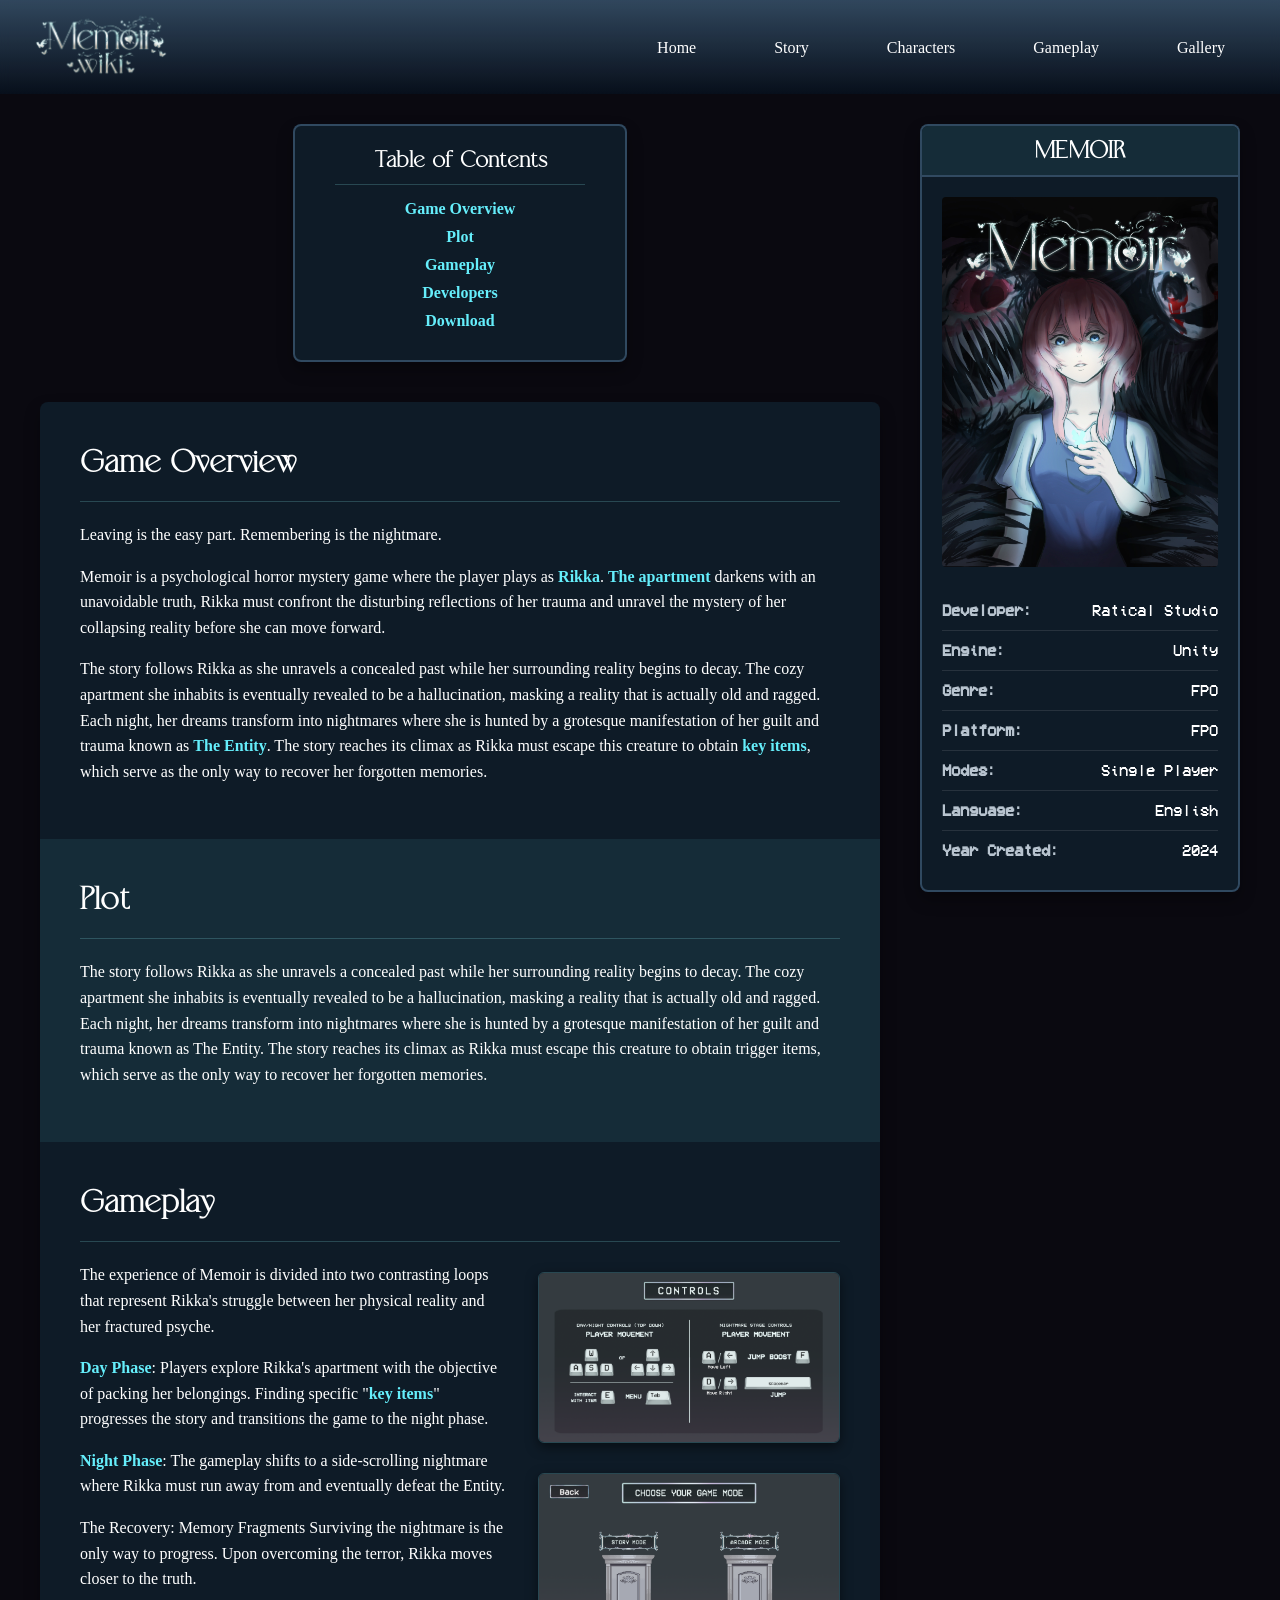
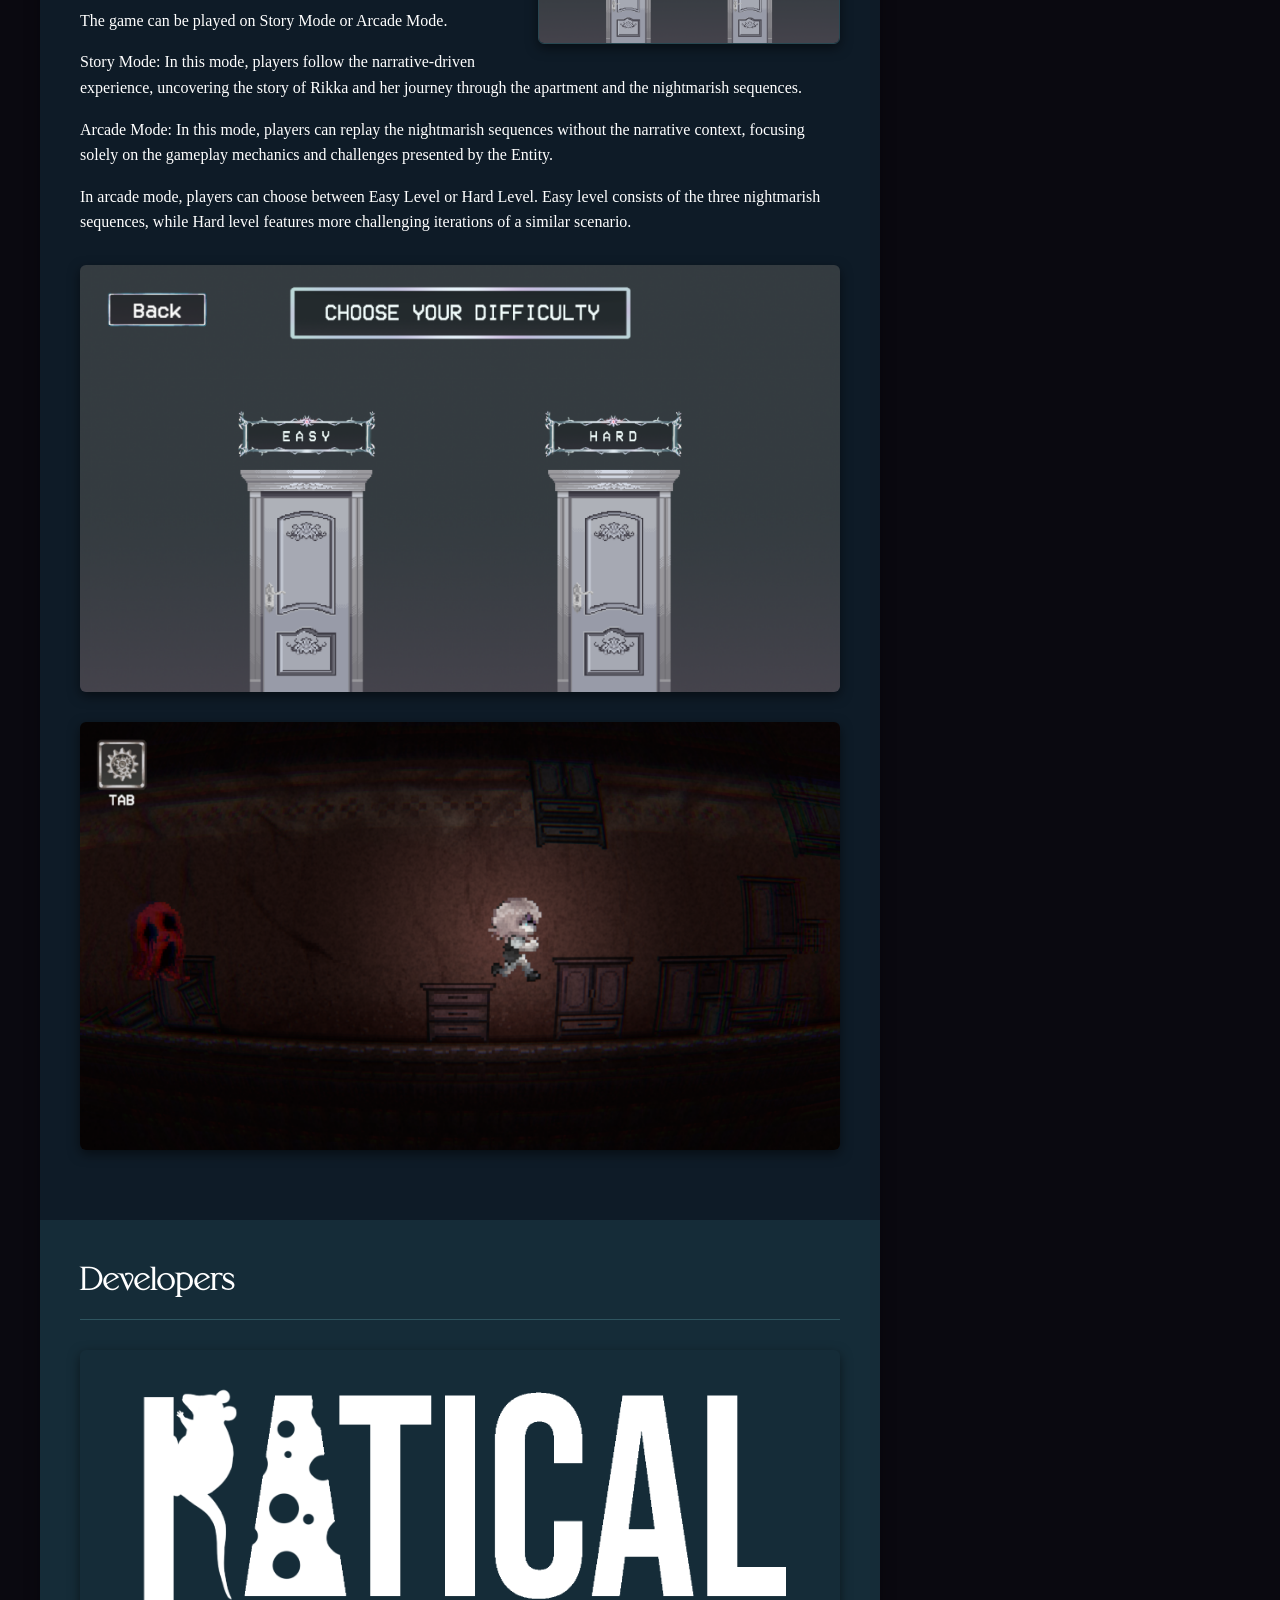
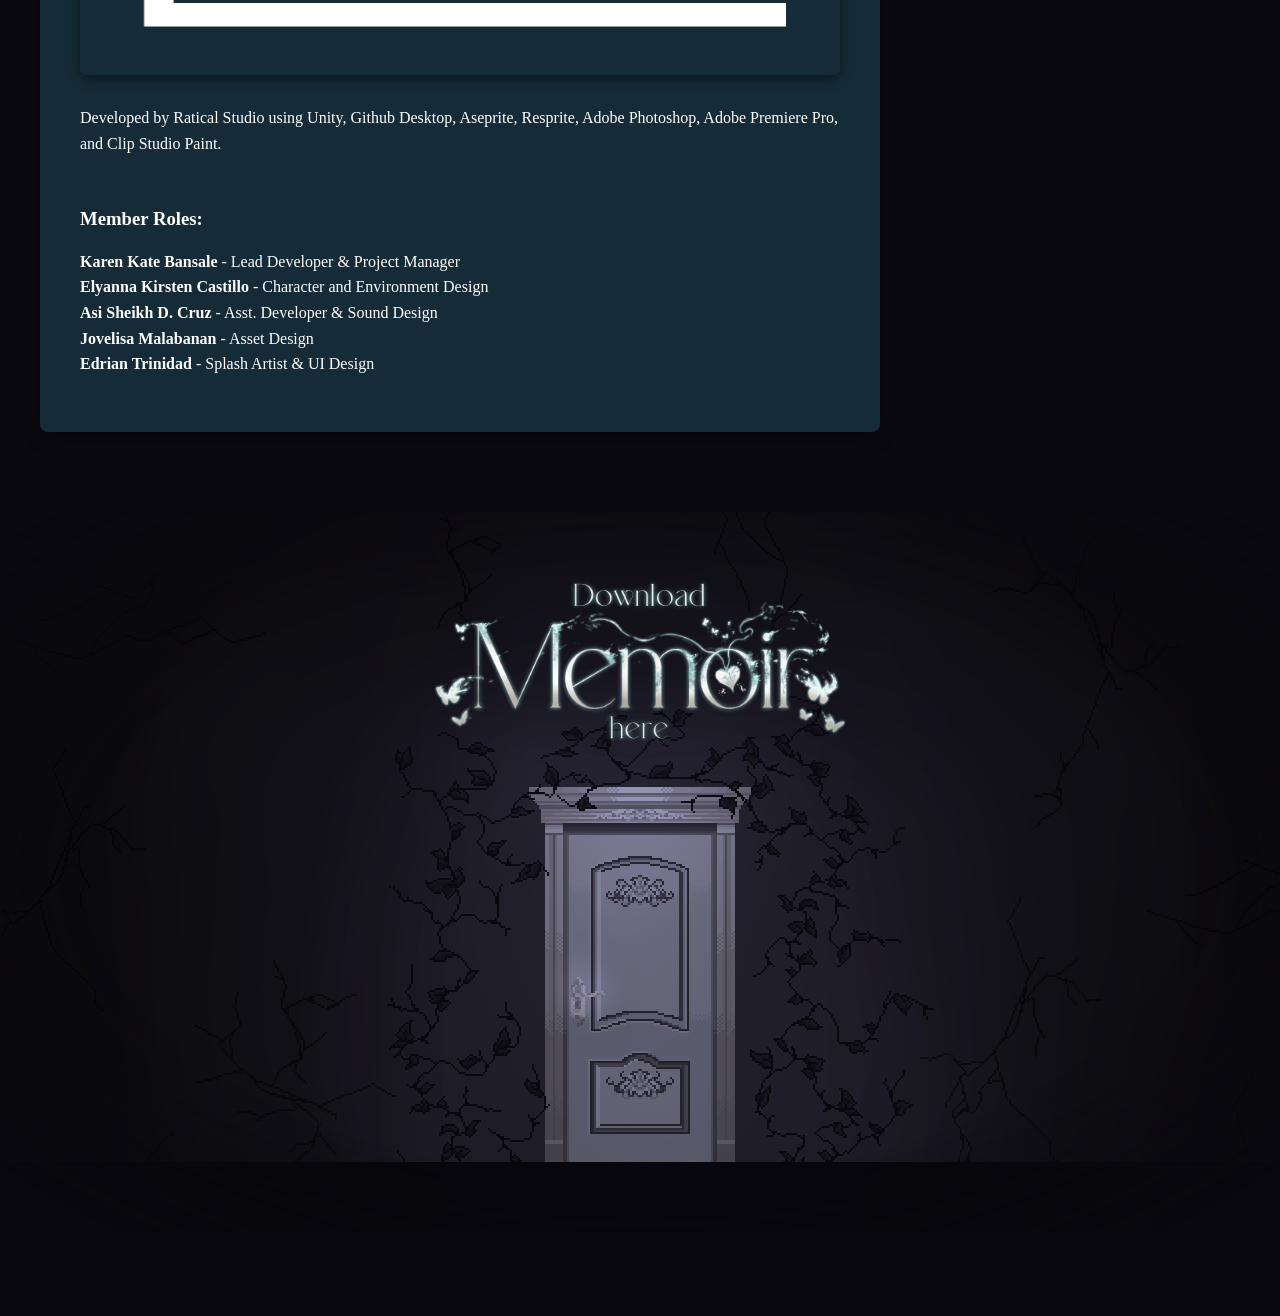
==== index.html @ 7bb43e52 "part2 rearrangement" ====
<!DOCTYPE html>
<html lang="en">

<head>
    <meta charset="UTF-8">
    <meta name="viewport" content="width=device-width, initial-scale=1.0">
    <title>Memoir Wiki</title>
    <link rel="icon" type="image/png" href="/assets/images/MEMOIR_LOGO_WHITE.png">
    
    <link rel="stylesheet" href="/assets/css/style.css">
    <script src="/assets/js/script.js"></script>
</head>

<body>

    <div id="header-stuff"></div>

    <main class="site-main">
        
        <div class="main-body-wrapper">

            <article class="article-content-wrapper">
                <div class="toc-container">
                    <div class="toc-box">
                        <h3>Table of Contents</h3>
                        <ul>
                            <li><a href="#overview">Game Overview</a></li>
                            <li><a href="#plot">Plot</a></li>
                            <li><a href="#gameplay">Gameplay</a></li>
                            <li><a href="#developers">Developers</a></li>
                            <li><a href="#download">Download</a></li>
                    </div>
                </div>


                <div class="article-sections-container">
                    
                    <section id="overview" class="content-section">
                        <h2>Game Overview</h2>
                        <hr>
                        <p>Leaving is the easy part. Remembering is the nightmare.</p>
                        <p>Memoir is a psychological horror mystery game where the player plays as <a href="characters.html#rikka">Rikka</a>. <a href="gameplay.html#apartment">The apartment</a> darkens with an unavoidable truth, Rikka must confront the disturbing reflections of her trauma and unravel the mystery of her collapsing reality before she can move forward.</p>
                        <p>The story follows Rikka as she unravels a concealed past while her surrounding reality begins to decay. The cozy apartment she inhabits is eventually revealed to be a hallucination, masking a reality that is actually old and ragged. Each night, her dreams transform into nightmares where she is hunted by a grotesque manifestation of her guilt and trauma known as <a href="characters.html#entity">The Entity</a>. The story reaches its climax as Rikka must escape this creature to obtain <a href="gameplay.html#item">key items</a>, which serve as the only way to recover her forgotten memories.</p>
                    </section>

                    <section id="plot" class="content-section">
                        <h2>Plot</h2>
                        <hr>
                        <p>The story follows Rikka as she unravels a concealed past while her surrounding reality begins to decay. The cozy apartment she inhabits is eventually revealed to be a hallucination, masking a reality that is actually old and ragged. Each night, her dreams transform into nightmares where she is hunted by a grotesque manifestation of her guilt and trauma known as The Entity. The story reaches its climax as Rikka must escape this creature to obtain trigger items, which serve as the only way to recover her forgotten memories.</p>
                    </section>

                    <section id="gameplay" class="content-section">
                        <h2>Gameplay</h2>
                        <hr>
                        <img src="/assets/images/Gallery/gamecontrols.png" alt="Game Controls" class="article-image-float">
                        <img src="/assets/images/Gallery/gamemode_ss.png" alt="Gameplay Screenshot" class="article-image-float">
                        <p>The experience of Memoir is divided into two contrasting loops that represent Rikka's struggle between her physical reality and her fractured psyche.</p>

                        <p><a href="gameplay.html#daynight">Day Phase</a>: Players explore Rikka's apartment with the objective of packing her belongings. Finding specific "<a href="gameplay.html#item">key items</a>" progresses the story and transitions the game to the night phase.</p>

                        <p><a href="gameplay.html#daynight">Night Phase</a>: The gameplay shifts to a side-scrolling nightmare where Rikka must run away from and eventually defeat the Entity.</p>

                        <p>The Recovery: Memory Fragments
                        Surviving the nightmare is the only way to progress. Upon overcoming the terror, Rikka moves closer to the truth.</p>

                        <p>The game can be played on Story Mode or Arcade Mode.</p>

                        <p>Story Mode: In this mode, players follow the narrative-driven experience, uncovering the story of Rikka and her journey through the apartment and the nightmarish sequences.</p>

                        <p>Arcade Mode: In this mode, players can replay the nightmarish sequences without the narrative context, focusing solely on the gameplay mechanics and challenges presented by the Entity.</p>

                        <p>In arcade mode, players can choose between Easy Level or Hard Level. Easy level consists of the three nightmarish sequences, while Hard level features more challenging iterations of a similar scenario.</p>
                        <img src="/assets/images/Gallery/arcade_ss.png" alt="Arcade Mode Screenshot" class="article-image-center">
                        <img src="/assets/images/Gallery/hardarcade_ss.png" alt="Hard Arcade Mode Screenshot" class="article-image-center">

                        
                    </section>

                    <section id="developers" class="content-section">
                        <h2>Developers</h2>
                        <hr>
                        <img src="assets/images/raticalwhiteogo.png" alt="Ratical Studio Logo" class="article-image-center">
                        <p>Developed by Ratical Studio using Unity, Github Desktop, Aseprite, Resprite, Adobe Photoshop, Adobe Premiere Pro, and Clip Studio Paint.</p>
                        <br>
                        <h3>Member Roles:</h3>
                        <p>
                            <b>Karen Kate Bansale</b> - Lead Developer & Project Manager<br>
                            <b>Elyanna Kirsten Castillo</b> - Character and Environment Design<br>
                            <b>Asi Sheikh D. Cruz</b> - Asst. Developer & Sound Design<br>
                            <b>Jovelisa Malabanan</b> - Asset Design<br>
                            <b>Edrian Trinidad</b> - Splash Artist & UI Design<br> 
                        </p>
                    </section>

                </div>
            </article>
            <aside class="infobox-sidebar-wrapper">
                <div class="infobox">
                    <h2>MEMOIR</h2>
                    <img src="/assets/images/posterMemoir.jpg" alt="Memoir Poster" class="infobox-image">
                    <ul>
                        <li><span class="info-key">Developer:</span> <span class="info-value">Ratical Studio</span></li>
                        <li><span class="info-key">Engine:</span> <span class="info-value">Unity</span></li>
                        <li><span class="info-key">Genre:</span> <span class="info-value">FPO</span></li>
                        <li><span class="info-key">Platform:</span> <span class="info-value">FPO</span></li>
                        <li><span class="info-key">Modes:</span> <span class="info-value">Single Player</span></li>
                        <li><span class="info-key">Language:</span> <span class="info-value">English</span></li>
                        <li><span class="info-key">Year Created:</span> <span class="info-value">2024</span></li>
                    </ul>
                </div>
            </aside>

        </div> <section id="download" class="download-section-moved">
            <div class="download-container">
                <a href="https://azeyashi.itch.io/memoir" target="_blank" class="door-link">
                    <img src="/assets/images/memoir title2.png" alt="Memoir" class="title-image">
                    <img src="/assets/images/memoir_door_close.png" alt="Download Memoir" class="door-image">
                    <img src="/assets/images/memoir_door_open.png" alt="Download Memoir" class="door-image door-hover">
                </a>
            </div>
        </section>
    </main>
    <div id="lightbox-modal" class="lightbox">
        <span class="lightbox-close">&times;</span>
        
        <img class="lightbox-content" id="lightbox-img" style="display: none;">
        
        <video class="lightbox-content" id="lightbox-video" style="display: none;" playsinline></video>
    </div>
</body>
</html>
---- assets/css/style.css ----
html {
    scroll-behavior: smooth;
    scroll-padding-top: 200px;
}

/* #region Memoir Fonts */
@font-face {
    font-family: 'MemoirFont'; 
    
    src: url('/assets/font/VCR_OSD_MONO.ttf') format('truetype'); 
    
    font-weight: normal;

}

@font-face {
    font-family: 'HeadingMemoirFont'; 
    
    src: url('/assets/font/NTSEAWAVE.otf') format('opentype'); 
    
    font-weight: normal;
    font-style: normal;

}
/* #endregion */

.mobile-icon {
    display: none;
    color: white;
    font-size: 28px;
    text-decoration: none;
}

.site-header {
    position: fixed;
    top: 0;
    width: 100%;
    z-index: 100;
    background: linear-gradient(to bottom, rgba(53, 78, 102, 0.9), rgba(7, 20, 35, 0.6));
    backdrop-filter: blur(6px);
    transition: padding 0.3s ease, background 0.3s ease;
}

.nav {
    display: flex;
    justify-content: space-between;
    align-items: center;
    padding: 5px 30px;
}

.logo {
    height: 80px;
}

.nav-links a {
    margin-left: 24px;
    font-family: 'Georgia', serif;
    text-decoration: none;
    color: white;
    padding: 15px 25px;
    line-height: 25px;
    border-radius: 4px;
}

.nav-links a:hover {
    text-decoration: none;
    color: rgb(184, 196, 207);
    background: linear-gradient(to bottom, rgba(147, 250, 355, 0.6), rgba(50, 75, 100, 0.6));
}

body {
    margin: 0;
    padding-top: 84px;
    background-color: rgb(10, 9, 16);
    background-position: center;
    background-repeat: no-repeat;
    font-family: 'Georgia', serif;
}

/* #region Page banner */
.page-banner-container {
    display: flex;
    justify-content: center;
    margin-bottom: 40px;
    width: 100%;
}

.page-banner-image {
    width: 100%;
    max-width: 500px;
    height: auto;
    
    mask-image: radial-gradient(ellipse at center, black 60%, transparent 100%) ;
    -webkit-mask-image: radial-gradient(ellipse at center, black 60%, transparent 100%);
}

/* #region Main Wiki Layout (NEW) */
.site-main {
    padding-top: 40px; 
}

.main-body-wrapper {
    display: flex;
    justify-content: center;
    max-width: 1200px;
    margin: 0 auto; 
    padding: 0 20px;
    gap: 40px;
    align-items: flex-start;
}

.article-image-center {
    display: block;
    margin: 30px auto;
    max-width: 100%;
    height: auto;
    border-radius: 6px;
    box-shadow: 0px 4px 12px rgba(0,0,0,0.5);
}

.article-image-float {
    float: right;
    clear: right;
    max-width: 300px; 
    height: auto;
    margin: 10px 0 20px 30px; 
    border-radius: 6px;
    box-shadow: 0px 4px 12px rgba(0,0,0,0.5);
    border: 1px solid rgba(147, 250, 355, 0.2); 
}

.media-row {
    display: flex;
    gap: 30px;
    flex-wrap: wrap;
    justify-content: center;
    margin-top: 15px;
    margin-bottom: 40px;
}

.row-item {
    max-width: 300px;
    height: auto;
    border-radius: 6px;
    box-shadow: 0px 4px 12px rgba(0,0,0,0.5);
    border: 1px solid rgba(147, 250, 355, 0.2); 
}

/* --- Dialogue & Quotes --- */
.game-dialogue {
    background-color: rgba(7, 20, 35, 0.6);
    border-left: 4px solid rgb(184, 196, 207);
    margin: 25px 0;
    padding: 20px 25px;
    border-radius: 0 8px 8px 0;
    box-shadow: inset 0px 0px 10px rgba(0,0,0,0.5);

    display: flow-root
}

.game-dialogue p {
    font-size: 1.1rem;
    font-style: italic;
    margin-bottom: 10px;
    font-family: 'MemoirFont', 'Georgia', serif;
}

.game-dialogue cite {
    display: block;
    text-align: right;
    font-weight: bold;
    color: rgb(184, 196, 207);
    font-size: 0.95rem;
    font-style: normal;
    font-family: 'MemoirFont', 'Georgia', serif;
}

.char-name {
    font-style: normal;
    font-weight: bold;
    color: rgb(184, 196, 207); 
    margin-right: 5px;
    font-family: 'MemoirFont', 'Georgia', serif;
}

/* --- LContent --- */
.article-content-wrapper {
    flex: 1;
}

.article-sections-container {
    border-radius: 8px;
    overflow: hidden;
    box-shadow: 0px 8px 16px rgba(0,0,0,0.3);
}

.content-section {
    padding: 40px;
    background-color: #0e1b27;
    color: white;
    scroll-margin-top: 120px;
    display: flow-root;
}

.article-sections-container .content-section:nth-child(even) {
    background-color: #152c38;
}

.content-section h2 {
    margin-top: 0;
    margin-bottom: 20px;
    font-size: 2rem;
    color: rgb(255, 255, 255);
    font-family: 'HeadingMemoirFont', 'Georgia', serif;
}

.content-section p {
    line-height: 1.6;
    margin-bottom: 15px;
    font-family: 'Georgia', serif;
}

.content-section hr {
    border: none;
    border-top: 1px solid rgba(147, 250, 355, 0.2);
    margin-bottom: 20px;
}

.content-section a {
    color: rgb(101, 238, 251);
    text-decoration: none;
    font-weight: bold;
    transition: color 0.3s ease;
}

.content-section a:hover {
    color: white;
    text-decoration: underline;
}

/* --- Infobox --- */
.infobox-sidebar-wrapper {
    width: 320px;
    flex-shrink: 0;
}

.infobox {
    background-color: #0e1b27;
    border: 2px solid rgba(53, 78, 102, 0.9);
    border-radius: 8px;
    padding: 20px;
    color: white;
    box-shadow: 0px 8px 16px rgba(0,0,0,0.3);
}

.infobox h2 {
    text-align: center;
    background-color: #152c38;
    padding: 10px;
    margin: -20px -20px 20px -20px;
    border-top-left-radius: 6px;
    border-top-right-radius: 6px;
    border-bottom: 2px solid rgba(53, 78, 102, 0.9);
    font-family: 'HeadingMemoirFont', 'Georgia', serif;
}

.infobox-image {
    width: 100%;
    height: auto;
    border-radius: 4px;
    margin-bottom: 20px;
}

.infobox ul {
    list-style: none;
    padding: 0;
    margin: 0;
}

.infobox li {
    display: flex;
    justify-content: space-between;
    padding: 10px 0;
    border-bottom: 1px solid rgba(255,255,255,0.1);
}

.infobox li:last-child {
    border-bottom: none;
}

.info-key {
    font-weight: bold;
    color: rgb(184, 196, 207);
    font-family: 'MemoirFont', 'Georgia', serif;
}

.info-value {
    text-align: right;
    font-family: 'MemoirFont', 'Georgia', serif;
}

/* --- Table of Contentsss --- */
.toc-container {
    display: flex;
    justify-content: center;
    margin-bottom: 40px;
}

.toc-box {
    background-color: #0e1b27;
    border: 2px solid rgba(53, 78, 102, 0.9);
    border-radius: 8px;
    padding: 20px 40px;
    box-shadow: 0px 8px 16px rgba(0,0,0,0.3);
    min-width: 250px;
}

.toc-box h3 {
    margin-top: 0;
    text-align: center;
    color: white;
    border-bottom: 1px solid rgba(147, 250, 355, 0.2);
    padding-bottom: 10px;
    margin-bottom: 15px;
    font-size: 1.4rem;
    font-family: 'HeadingMemoirFont', 'Georgia', serif;
}

.toc-box ul {
    list-style: none;
    padding: 0;
    margin: 0;
}

.toc-box li {
    margin-bottom: 10px;
    text-align: center;
}

.toc-box a {
    color: rgb(101, 238, 251);
    text-decoration: none;
    font-weight: bold;
    transition: color 0.3s ease;
}

.toc-box a:hover {
    color: white;
    text-decoration: underline;
}

/* --- Gallery ---*/
.gallery-grid {
    display: grid;
    grid-template-columns: repeat(auto-fit, minmax(250px, 1fr)); 
    gap: 20px;
    margin-top: 20px;
    margin-bottom: 40px;
}

.gallery-image {
    width: 100%;
    height: 100%;
    object-fit: cover;
    border-radius: 8px;
    box-shadow: 0px 4px 12px rgba(0,0,0,0.5);
    border: 1px solid rgba(147, 250, 355, 0.2);
    transition: transform 0.3s ease, box-shadow 0.3s ease;
    cursor: pointer;
}

.gallery-image:hover {
    transform: scale(1.05);
    box-shadow: 0px 8px 20px rgba(147, 250, 355, 0.4);
    z-index: 10;
}
/* #endregion */


/* #region Lightbox */
.article-image-float,
.article-image-center,
.infobox-image,
.gallery-image,
.row-item {
    cursor: zoom-in;
}

.lightbox {
    display: none;
    position: fixed;
    z-index: 1000;
    left: 0;
    top: 0;
    width: 100%; 
    height: 100%; 
    background-color: rgba(7, 20, 35, 0.95);
    backdrop-filter: blur(8px);
}

.lightbox-content {
    margin: auto;
    display: block;
    max-width: 90%;
    max-height: 85vh;
    margin-top: 50px;
    border-radius: 8px;
    box-shadow: 0px 0px 25px rgba(147, 250, 355, 0.3);
    animation: zoomIn 0.3s ease;
}

.lightbox-close {
    position: absolute;
    top: 20px;
    right: 40px;
    color: white;
    font-size: 50px;
    font-weight: bold;
    cursor: pointer;
    transition: color 0.3s ease;
}

.lightbox-close:hover {
    color: rgb(184, 196, 207);
}

@keyframes zoomIn {
    from { transform: scale(0.9); opacity: 0; }
    to { transform: scale(1); opacity: 1; }
}

/* #endregion */


/* #region Download */
.download-section-moved {
    display: flex;
    justify-content: center;
    margin-top: 80px;
    margin-bottom: 80px;
}

.download-container {
    position: relative;
}

.title-image {
    position: absolute;
    top: 5%;
    left: 50%;
    transform: translateX(-50%);
    width: 450px;
    max-width: 70%;
    z-index: 10;
    pointer-events: none;
    transition: filter 0.3s ease, opacity 0.4s ease;
    mask-image: radial-gradient(circle at center, black 0%, black 75%, transparent 100%);
}

.door-link {
    display: inline-block;
    position: relative;
    height: auto;
}

.door-image {
    width: auto;
    height: auto;
    display: block;
    transition: opacity 0.5s ease-in-out;
    mask-image: radial-gradient(ellipse at center, black 60%, black 60%, transparent 100%);
}

.door-hover {
    position: absolute;
    top: 0;
    left: 0;
    opacity: 0;
}

.door-link:hover .door-hover {
    opacity: 1;
    cursor: pointer;
}

.door-link:hover .title-image {
    filter: drop-shadow(0 0 18px rgba(147, 250, 355, 1));
    opacity: 1;
}
/* #endregion */


/* #region Mobile stuff */
@media screen and (max-width: 900px) {
    .main-body-wrapper {
        flex-direction: column;
        align-items: center;
    }
    
    .infobox-sidebar-wrapper {
        width: 100%;
        max-width: 500px;
        order: -1;
        margin-bottom: 30px;
    }
}

@media screen and (max-width: 768px) {
    .nav {
        flex-wrap: wrap;
    }

    .mobile-icon {
        display: block;
    }

    .nav-links {
        display: none;
        width: 100%;
        flex-direction: column;
        background-color: rgba(7, 20, 35, 0.95);
        margin-top: 15px;
        border-radius: 8px;
        padding: 10px 0;
    }

    .nav-links.active {
        display: flex; 
    }

    .nav-links a {
        margin-left: 0;
        text-align: center;
        margin-bottom: 5px;
    }

}
/* #endregion */

/* #region Butterflies */
.butterfly-container {
    position: fixed;
    top: 0;
    left: 0;
    width: 100vw;
    height: 100vh;
    z-index: -1; 
    pointer-events: none; 
    overflow: hidden; 
}

.butterfly {
    position: absolute;
    bottom: -100px; 
    width: 50px; 
    height: 50px; 
    
    background-image: url('/assets/images/butterfly.png'); 
    background-size: contain;
    background-repeat: no-repeat;
    opacity: 0;

    filter: drop-shadow(0px 0px 12px rgba(147, 250, 355, 0.8)) blur(3px); 
}
.butterfly:nth-child(1) { left: 5%; animation: floatDiagonalRight 9s linear infinite; animation-delay: 0s; transform: scale(0.9); }
.butterfly:nth-child(2) { left: 15%; animation: floatDiagonalLeft 11.25s linear infinite; animation-delay: 1.5s; transform: scale(1.2); filter: drop-shadow(0px 0px 12px rgba(147, 250, 355, 0.8)) blur(5px); }
.butterfly:nth-child(3) { left: 25%; animation: floatDiagonalRight 8.25s linear infinite; animation-delay: 0.5s; transform: scale(0.8); }
.butterfly:nth-child(4) { left: 35%; animation: floatDiagonalLeft 13.5s linear infinite; animation-delay: 2s; transform: scale(1.3); filter: drop-shadow(0px 0px 12px rgba(147, 250, 355, 0.8)) blur(2px); }
.butterfly:nth-child(5) { left: 45%; animation: floatDiagonalRight 9.75s linear infinite; animation-delay: 1s; transform: scale(1.0); }
.butterfly:nth-child(6) { left: 55%; animation: floatDiagonalLeft 12s linear infinite; animation-delay: 2.5s; transform: scale(0.7); filter: drop-shadow(0px 0px 12px rgba(147, 250, 355, 0.8)) blur(6px); }
.butterfly:nth-child(7) { left: 65%; animation: floatDiagonalRight 7.5s linear infinite; animation-delay: 0.2s; transform: scale(1.5); }
.butterfly:nth-child(8) { left: 75%; animation: floatDiagonalLeft 9.3s linear infinite; animation-delay: 1.8s; transform: scale(1.1); }
.butterfly:nth-child(9) { left: 85%; animation: floatDiagonalRight 14.25s linear infinite; animation-delay: 3s; transform: scale(0.9); filter: drop-shadow(0px 0px 12px rgba(147, 250, 355, 0.8)) blur(4px); }
.butterfly:nth-child(10) { left: 95%; animation: floatDiagonalLeft 10.5s linear infinite; animation-delay: 0.8s; transform: scale(1.2); }

@keyframes floatDiagonalRight {
    0% { transform: translateY(0px) translateX(0px) rotate(-10deg); opacity: 0; }
    10% { opacity: 0.6; }
    25% { transform: translateY(-30vh) translateX(15vw) rotate(20deg); }
    50% { transform: translateY(-60vh) translateX(5vw) rotate(-15deg); }
    75% { transform: translateY(-90vh) translateX(30vw) rotate(25deg); opacity: 0.6; }
    100% { transform: translateY(-120vh) translateX(20vw) rotate(0deg); opacity: 0; }
}

@keyframes floatDiagonalLeft {
    0% { transform: translateY(0px) translateX(0px) scaleX(-1) rotate(10deg); opacity: 0; }
    10% { opacity: 0.6; }
    25% { transform: translateY(-30vh) translateX(-15vw) scaleX(-1) rotate(-20deg); }
    50% { transform: translateY(-60vh) translateX(-5vw) scaleX(-1) rotate(15deg); }
    75% { transform: translateY(-90vh) translateX(-30vw) scaleX(-1) rotate(-25deg); opacity: 0.6; }
    100% { transform: translateY(-120vh) translateX(-20vw) scaleX(-1) rotate(0deg); opacity: 0; }
}
/* #endregion */
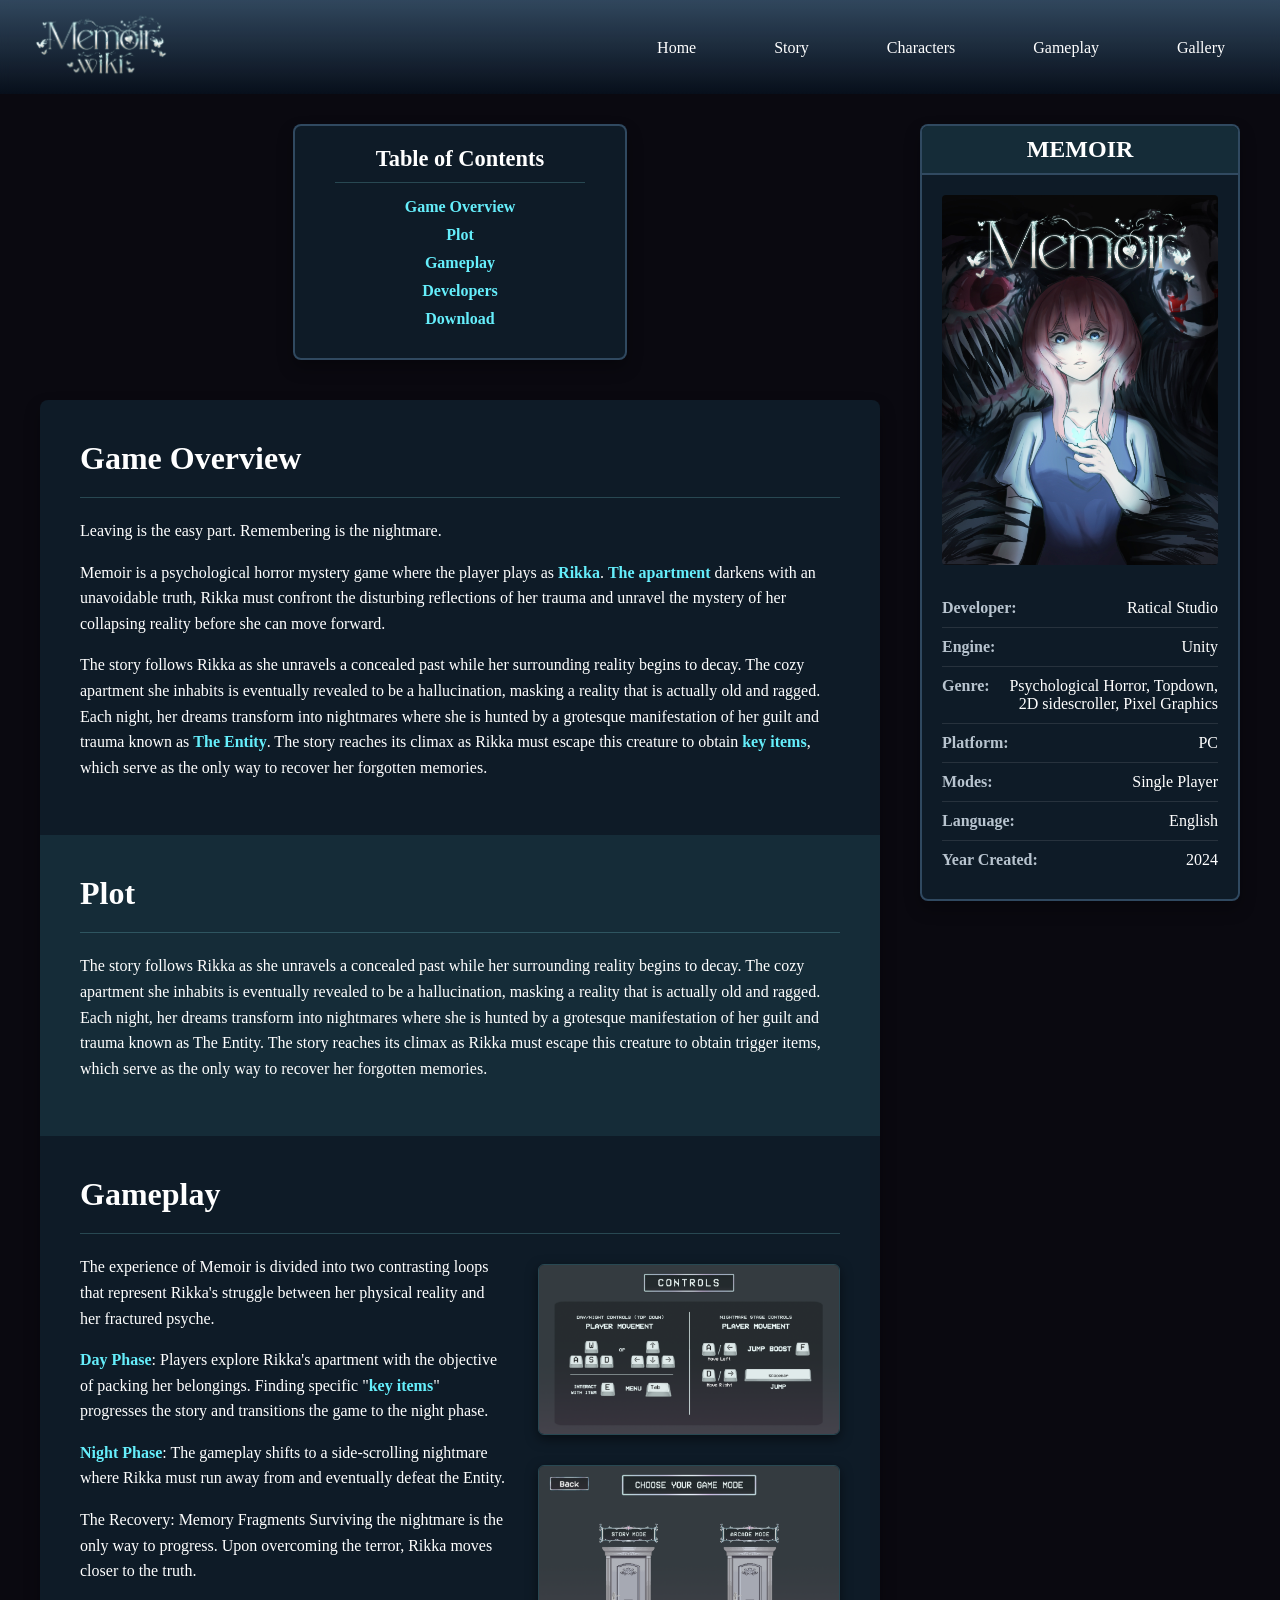
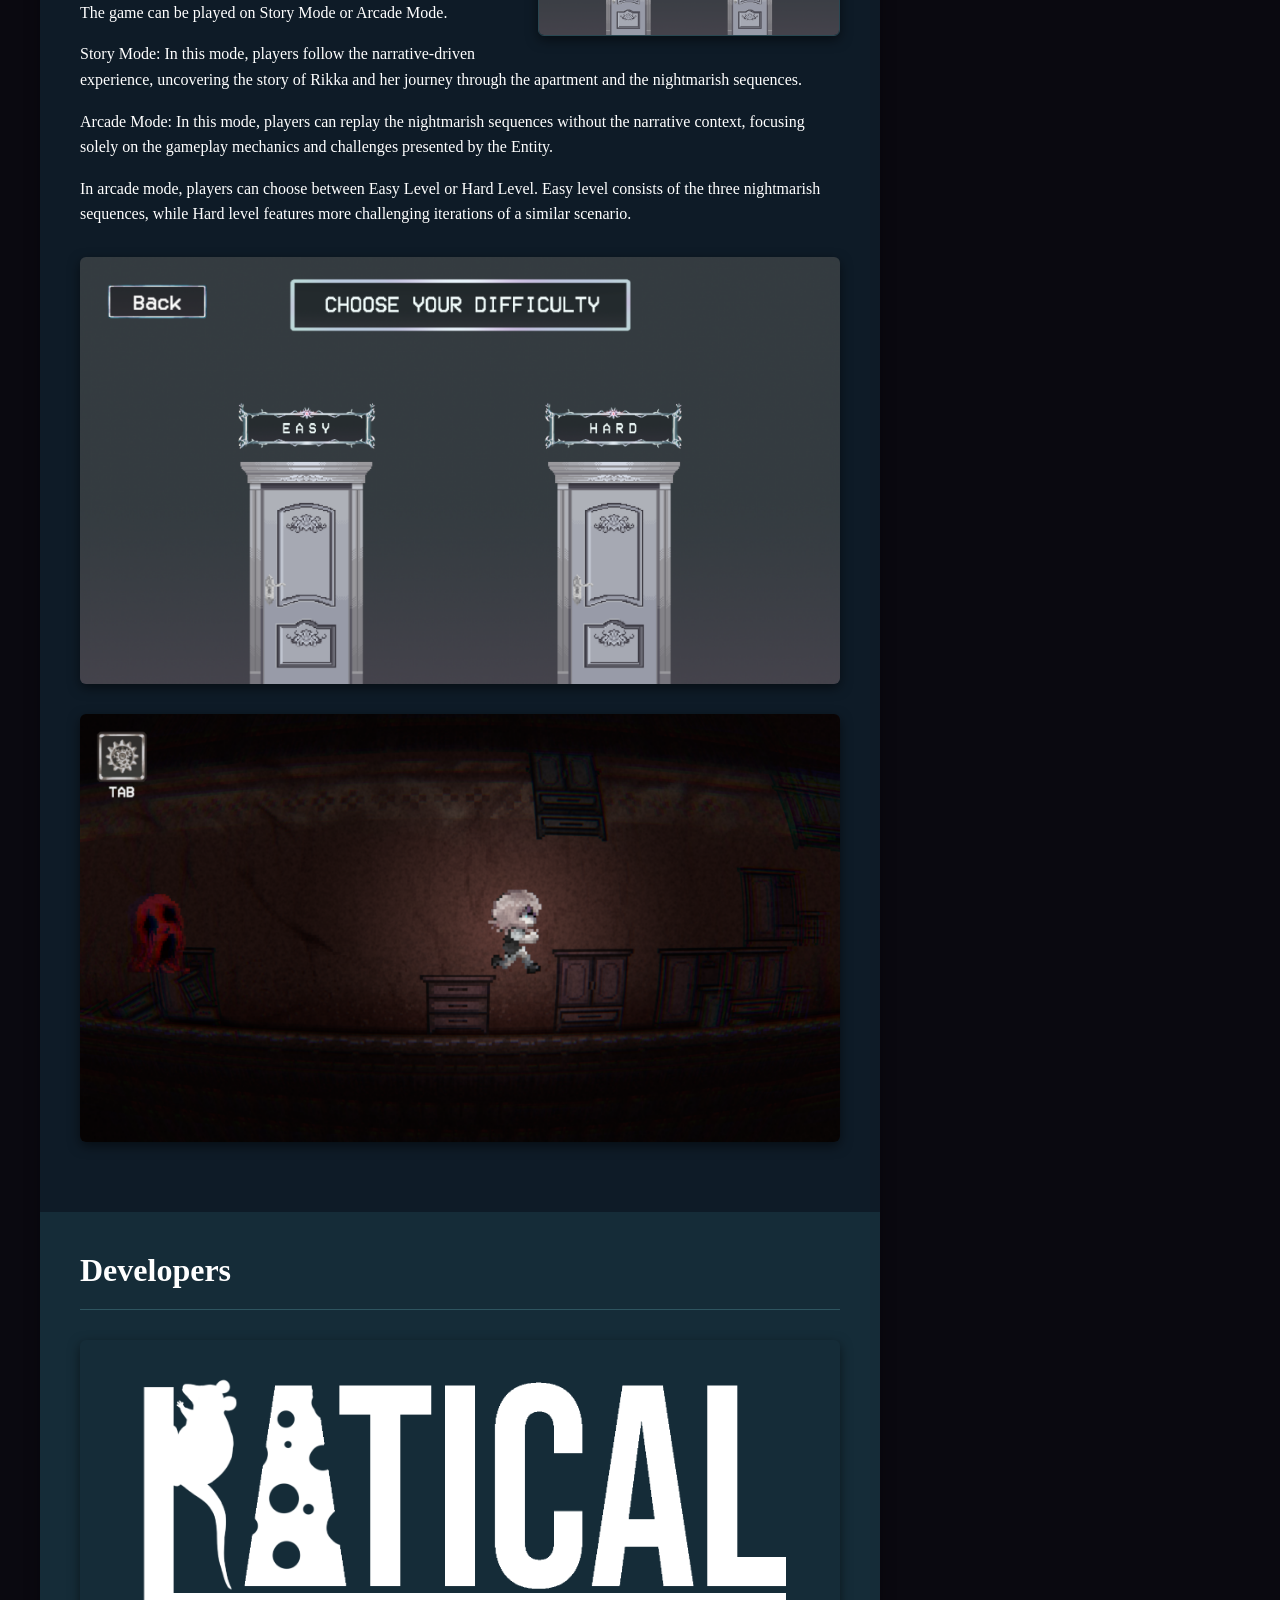
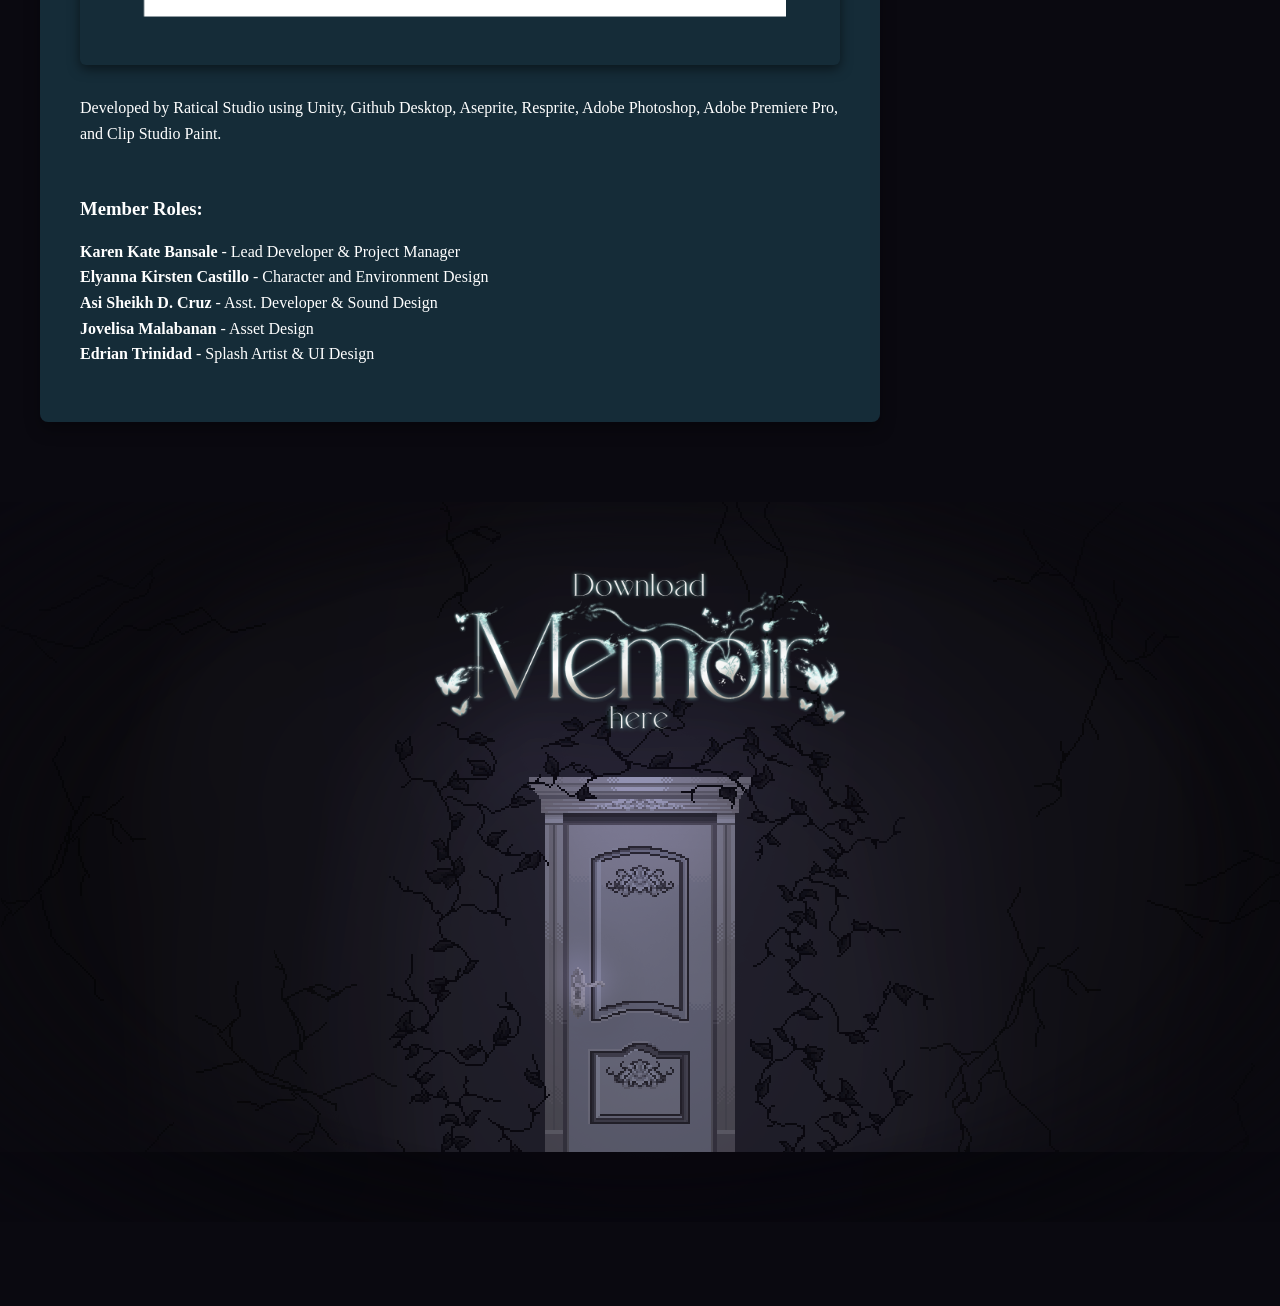
==== commit 27f95459: "Update index.html" ====
--- a/index.html
+++ b/index.html
@@ -5,10 +5,10 @@
     <meta charset="UTF-8">
     <meta name="viewport" content="width=device-width, initial-scale=1.0">
     <title>Memoir Wiki</title>
-    <link rel="icon" type="image/png" href="/assets/images/MEMOIR_LOGO_WHITE.png">
+    <link rel="icon" type="image/png" href="assets/images/MEMOIR_LOGO_WHITE.png">
     
-    <link rel="stylesheet" href="/assets/css/style.css">
-    <script src="/assets/js/script.js"></script>
+    <link rel="stylesheet" href="assets/css/style.css">
+    <script src="assets/js/script.js"></script>
 </head>
 
 <body>
@@ -52,8 +52,8 @@
                     <section id="gameplay" class="content-section">
                         <h2>Gameplay</h2>
                         <hr>
-                        <img src="/assets/images/Gallery/gamecontrols.png" alt="Game Controls" class="article-image-float">
-                        <img src="/assets/images/Gallery/gamemode_ss.png" alt="Gameplay Screenshot" class="article-image-float">
+                        <img src="assets/images/Gallery/gamecontrols.png" alt="Game Controls" class="article-image-float">
+                        <img src="assets/images/Gallery/gamemode_ss.png" alt="Gameplay Screenshot" class="article-image-float">
                         <p>The experience of Memoir is divided into two contrasting loops that represent Rikka's struggle between her physical reality and her fractured psyche.</p>
 
                         <p><a href="gameplay.html#daynight">Day Phase</a>: Players explore Rikka's apartment with the objective of packing her belongings. Finding specific "<a href="gameplay.html#item">key items</a>" progresses the story and transitions the game to the night phase.</p>
@@ -70,8 +70,8 @@
                         <p>Arcade Mode: In this mode, players can replay the nightmarish sequences without the narrative context, focusing solely on the gameplay mechanics and challenges presented by the Entity.</p>
 
                         <p>In arcade mode, players can choose between Easy Level or Hard Level. Easy level consists of the three nightmarish sequences, while Hard level features more challenging iterations of a similar scenario.</p>
-                        <img src="/assets/images/Gallery/arcade_ss.png" alt="Arcade Mode Screenshot" class="article-image-center">
-                        <img src="/assets/images/Gallery/hardarcade_ss.png" alt="Hard Arcade Mode Screenshot" class="article-image-center">
+                        <img src="assets/images/Gallery/arcade_ss.png" alt="Arcade Mode Screenshot" class="article-image-center">
+                        <img src="assets/images/Gallery/hardarcade_ss.png" alt="Hard Arcade Mode Screenshot" class="article-image-center">
 
                         
                     </section>
@@ -97,12 +97,12 @@
             <aside class="infobox-sidebar-wrapper">
                 <div class="infobox">
                     <h2>MEMOIR</h2>
-                    <img src="/assets/images/posterMemoir.jpg" alt="Memoir Poster" class="infobox-image">
+                    <img src="assets/images/posterMemoir.jpg" alt="Memoir Poster" class="infobox-image">
                     <ul>
                         <li><span class="info-key">Developer:</span> <span class="info-value">Ratical Studio</span></li>
                         <li><span class="info-key">Engine:</span> <span class="info-value">Unity</span></li>
-                        <li><span class="info-key">Genre:</span> <span class="info-value">FPO</span></li>
-                        <li><span class="info-key">Platform:</span> <span class="info-value">FPO</span></li>
+                        <li><span class="info-key">Genre:</span> <span class="info-value">Psychological Horror, Topdown, 2D sidescroller, Pixel Graphics</span></li>
+                        <li><span class="info-key">Platform:</span> <span class="info-value">PC</span></li>
                         <li><span class="info-key">Modes:</span> <span class="info-value">Single Player</span></li>
                         <li><span class="info-key">Language:</span> <span class="info-value">English</span></li>
                         <li><span class="info-key">Year Created:</span> <span class="info-value">2024</span></li>
@@ -113,9 +113,9 @@
         </div> <section id="download" class="download-section-moved">
             <div class="download-container">
                 <a href="https://azeyashi.itch.io/memoir" target="_blank" class="door-link">
-                    <img src="/assets/images/memoir title2.png" alt="Memoir" class="title-image">
-                    <img src="/assets/images/memoir_door_close.png" alt="Download Memoir" class="door-image">
-                    <img src="/assets/images/memoir_door_open.png" alt="Download Memoir" class="door-image door-hover">
+                    <img src="assets/images/memoir title2.png" alt="Memoir" class="title-image">
+                    <img src="assets/images/memoir_door_close.png" alt="Download Memoir" class="door-image">
+                    <img src="assets/images/memoir_door_open.png" alt="Download Memoir" class="door-image door-hover">
                 </a>
             </div>
         </section>
@@ -128,4 +128,4 @@
         <video class="lightbox-content" id="lightbox-video" style="display: none;" playsinline></video>
     </div>
 </body>
-</html>+</html>
--- a/assets/css/style.css
+++ b/assets/css/style.css
@@ -7,7 +7,7 @@
 @font-face {
     font-family: 'MemoirFont'; 
     
-    src: url('/assets/font/VCR_OSD_MONO.ttf') format('truetype'); 
+    src: url('assets/font/VCR_OSD_MONO.ttf') format('truetype'); 
     
     font-weight: normal;
 
@@ -16,7 +16,7 @@
 @font-face {
     font-family: 'HeadingMemoirFont'; 
     
-    src: url('/assets/font/NTSEAWAVE.otf') format('opentype'); 
+    src: url('assets/font/NTSEAWAVE.otf') format('opentype'); 
     
     font-weight: normal;
     font-style: normal;
@@ -555,7 +555,7 @@
     width: 50px; 
     height: 50px; 
     
-    background-image: url('/assets/images/butterfly.png'); 
+    background-image: url('assets/images/butterfly.png'); 
     background-size: contain;
     background-repeat: no-repeat;
     opacity: 0;
@@ -590,4 +590,4 @@
     75% { transform: translateY(-90vh) translateX(-30vw) scaleX(-1) rotate(-25deg); opacity: 0.6; }
     100% { transform: translateY(-120vh) translateX(-20vw) scaleX(-1) rotate(0deg); opacity: 0; }
 }
-/* #endregion */+/* #endregion */
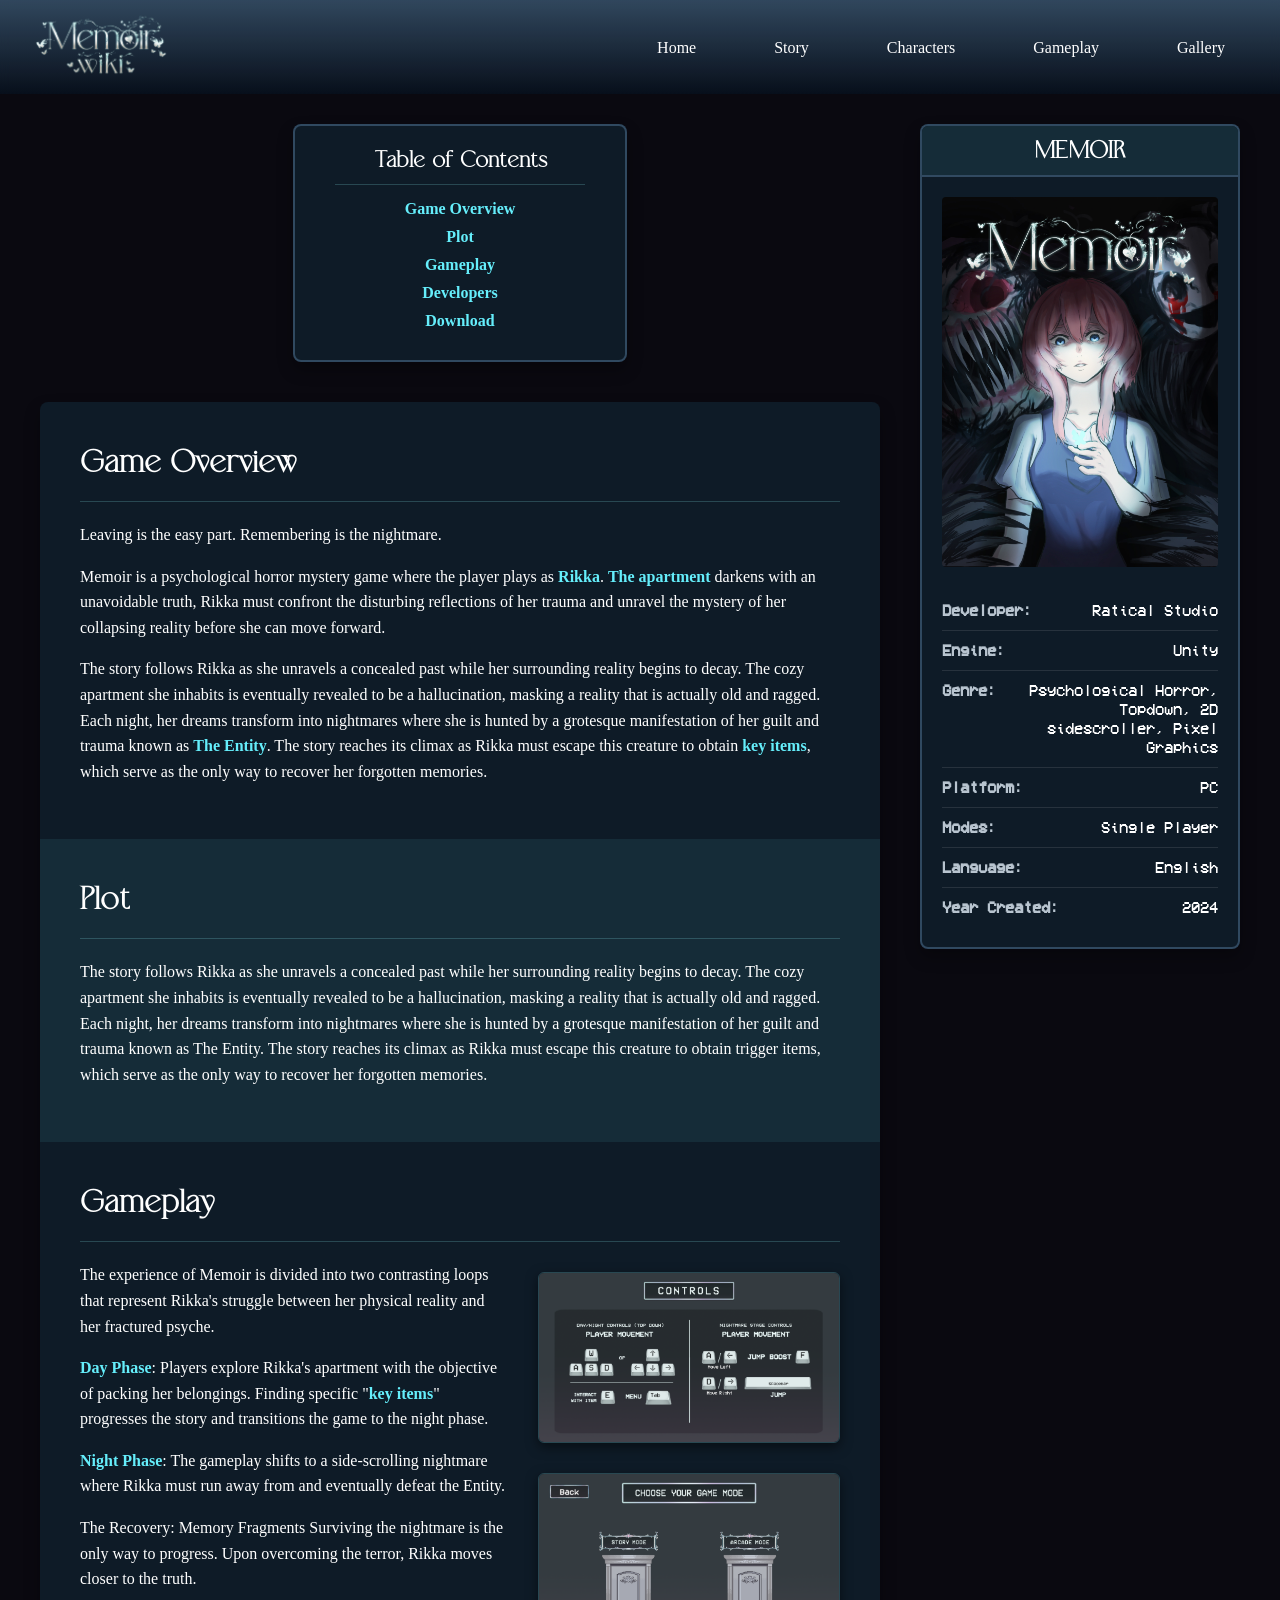
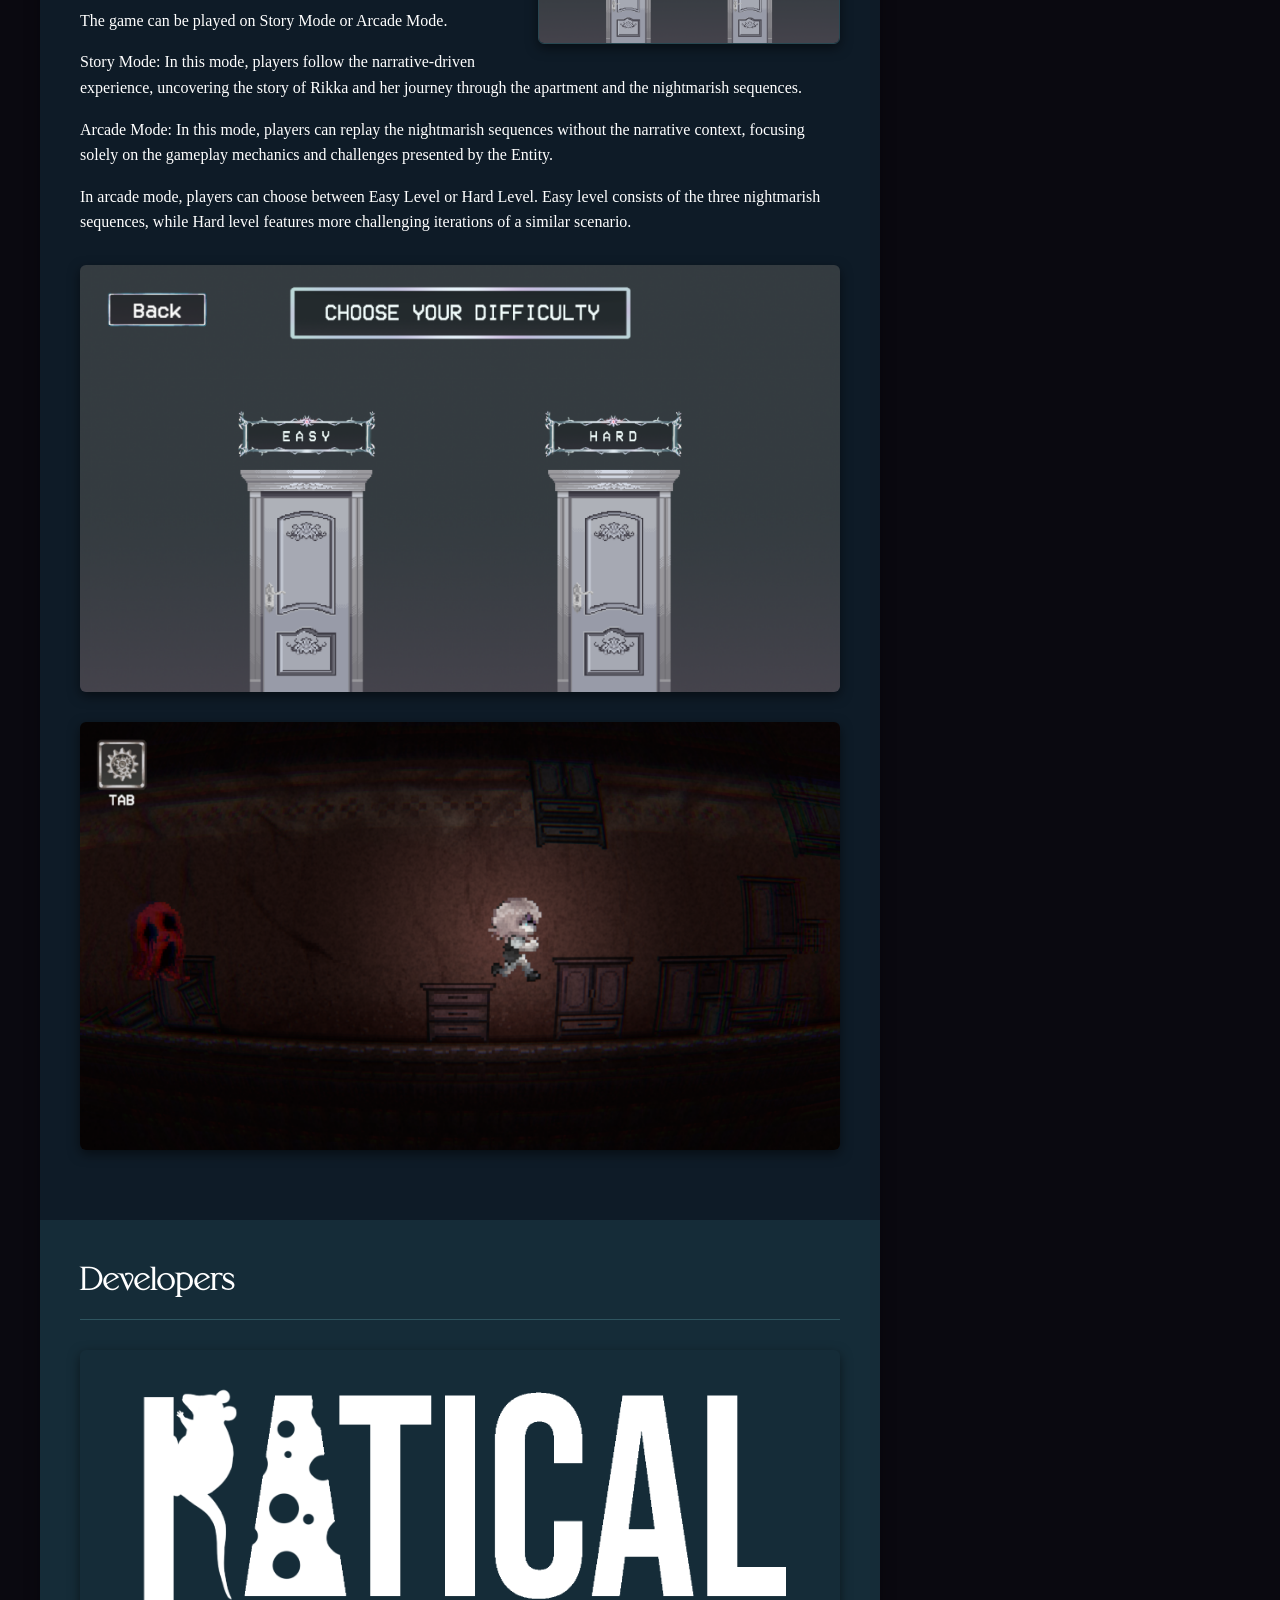
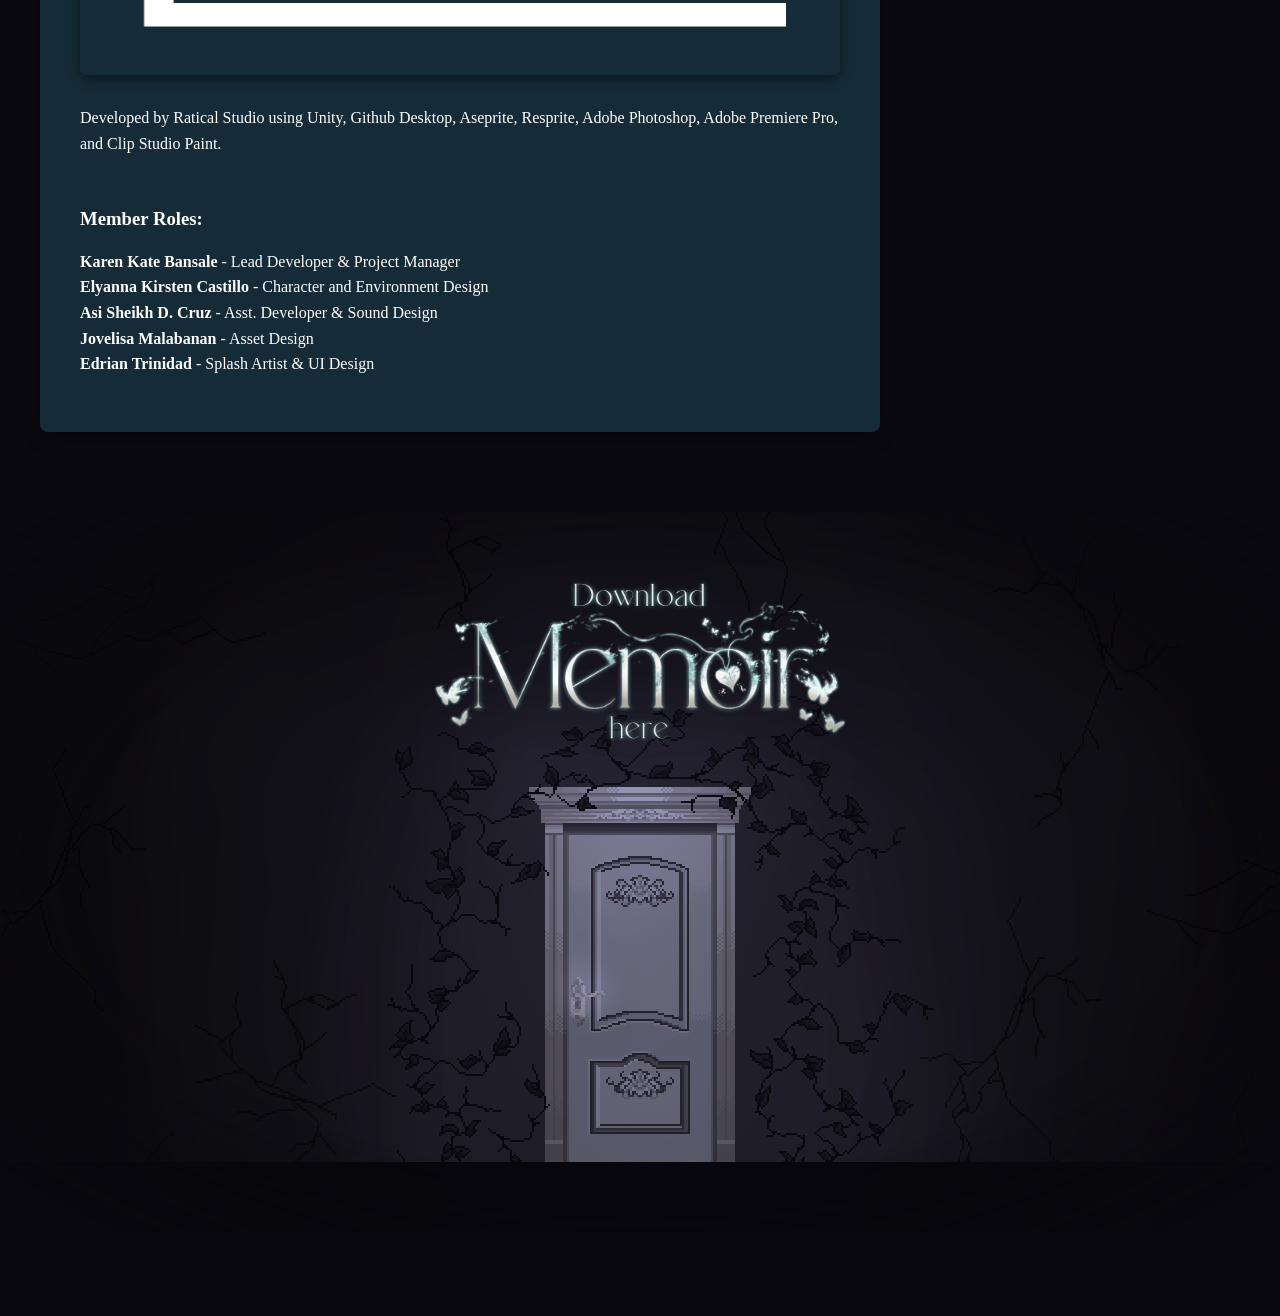
==== commit 7bb06194: "Update index.html" ====
--- a/index.html
+++ b/index.html
@@ -6,7 +6,7 @@
     <meta name="viewport" content="width=device-width, initial-scale=1.0">
     <title>Memoir Wiki</title>
     <link rel="icon" type="image/png" href="assets/images/MEMOIR_LOGO_WHITE.png">
-    
+    <link rel="stylesheet" href="assets/fontawesome/css/font-awesome.min.css">
     <link rel="stylesheet" href="assets/css/style.css">
     <script src="assets/js/script.js"></script>
 </head>
--- a/assets/css/style.css
+++ b/assets/css/style.css
@@ -7,7 +7,7 @@
 @font-face {
     font-family: 'MemoirFont'; 
     
-    src: url('assets/font/VCR_OSD_MONO.ttf') format('truetype'); 
+    src: url('../font/VCR_OSD_MONO.ttf') format('truetype'); 
     
     font-weight: normal;
 
@@ -16,7 +16,7 @@
 @font-face {
     font-family: 'HeadingMemoirFont'; 
     
-    src: url('assets/font/NTSEAWAVE.otf') format('opentype'); 
+    src: url('../font/NTSEAWAVE.otf') format('opentype'); 
     
     font-weight: normal;
     font-style: normal;
@@ -555,7 +555,7 @@
     width: 50px; 
     height: 50px; 
     
-    background-image: url('assets/images/butterfly.png'); 
+    background-image: url('../images/butterfly.png'); 
     background-size: contain;
     background-repeat: no-repeat;
     opacity: 0;
